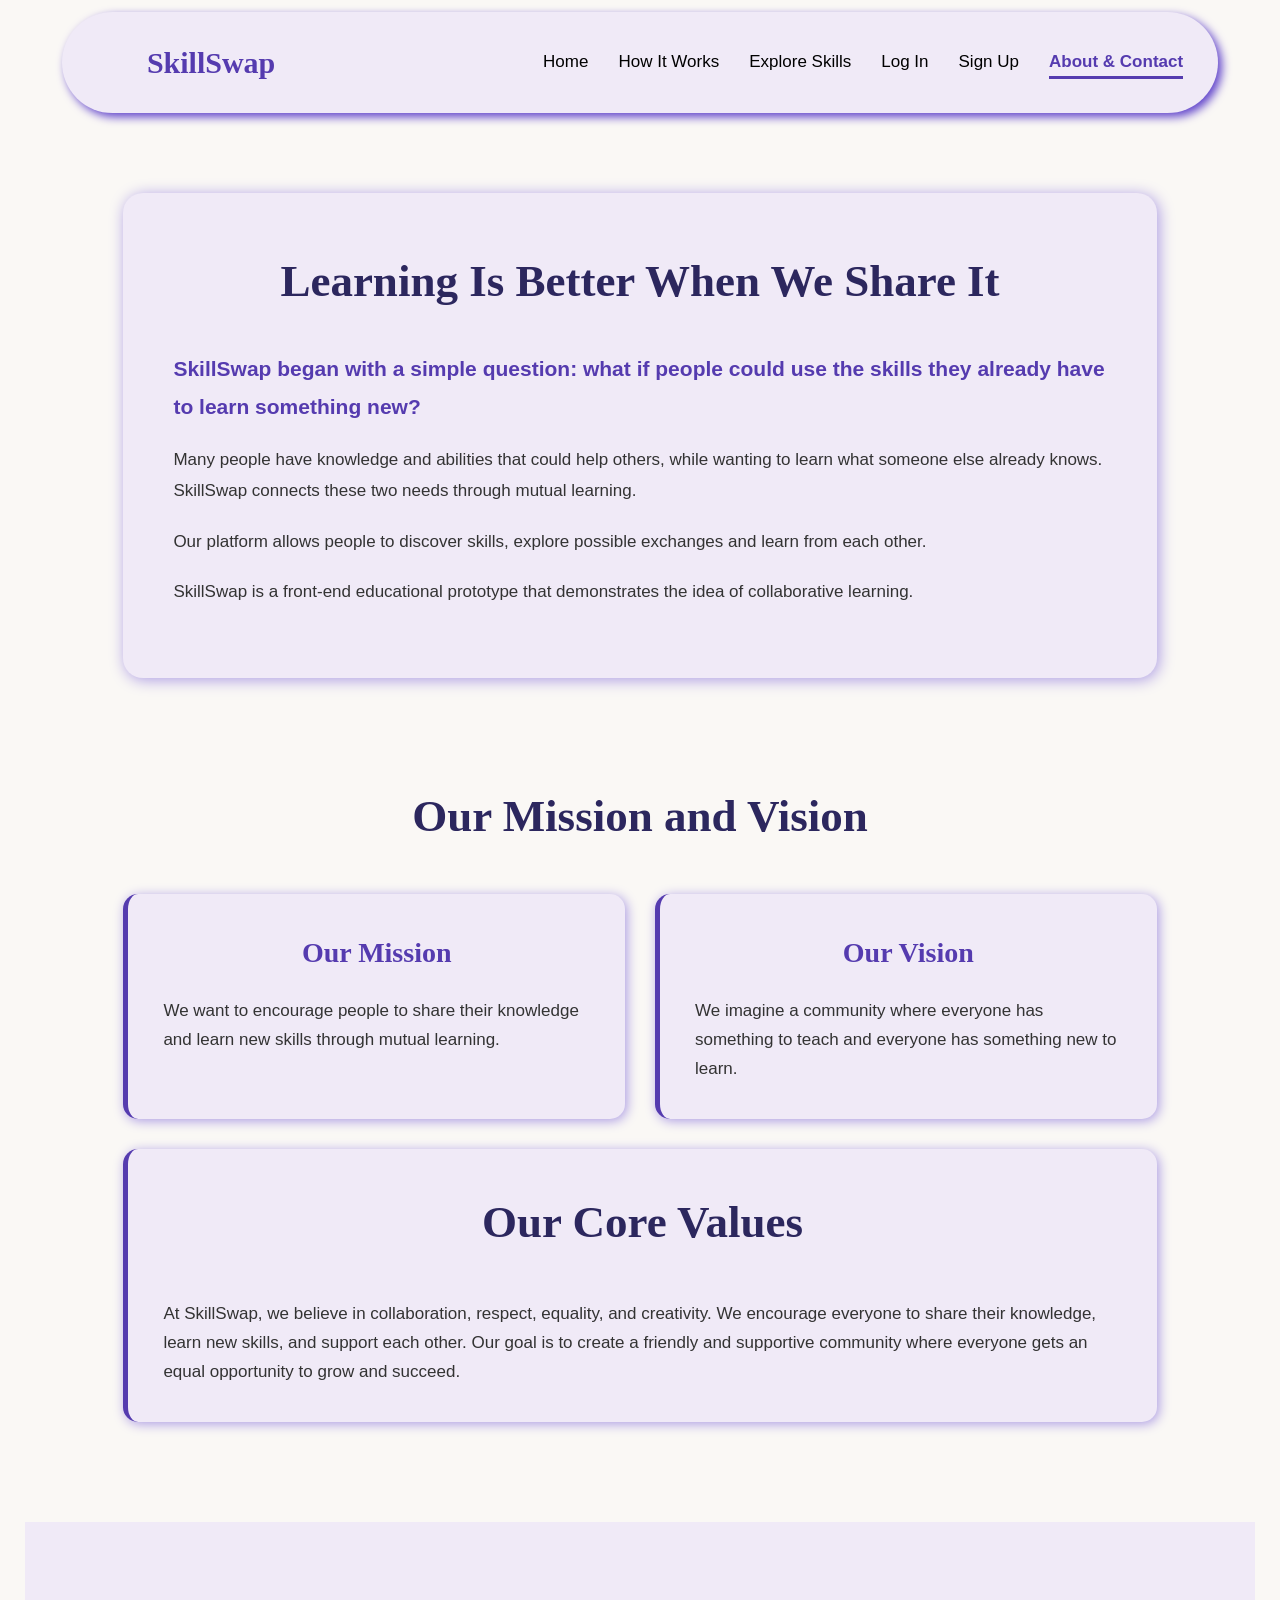
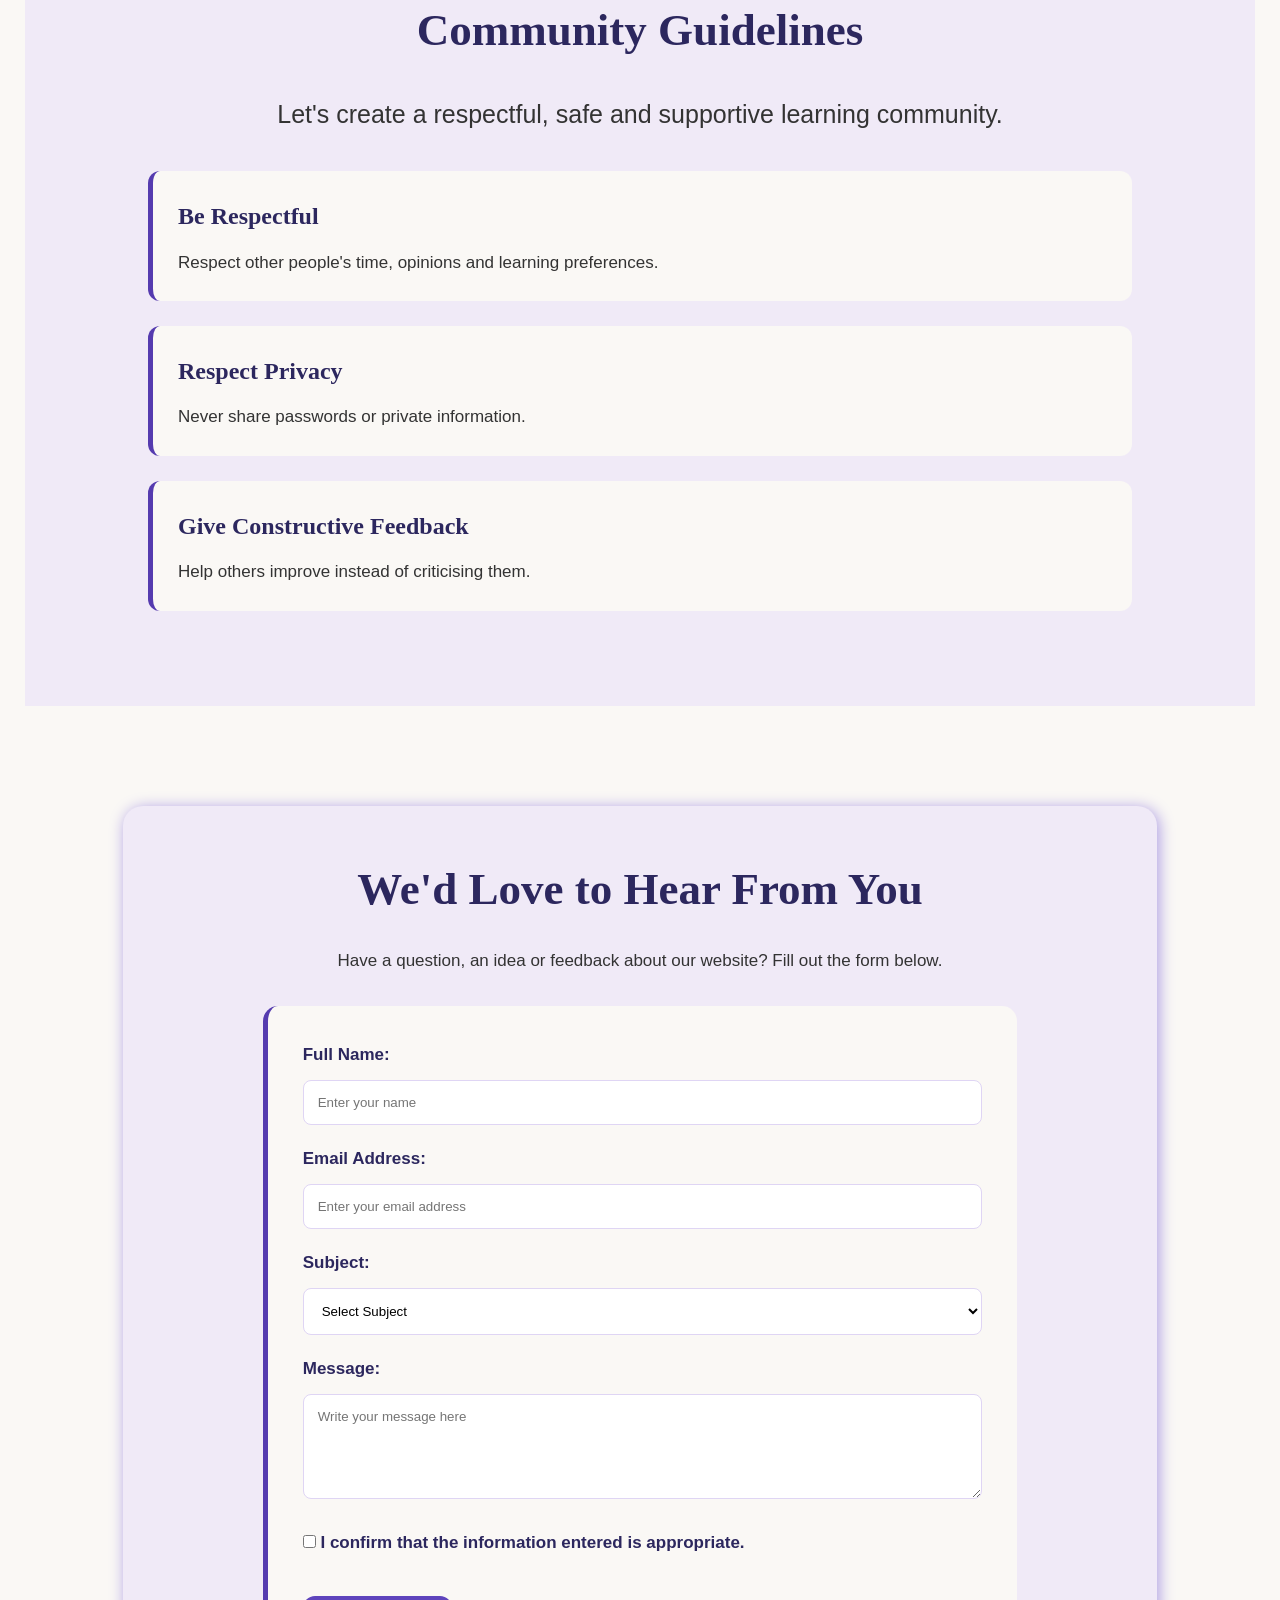
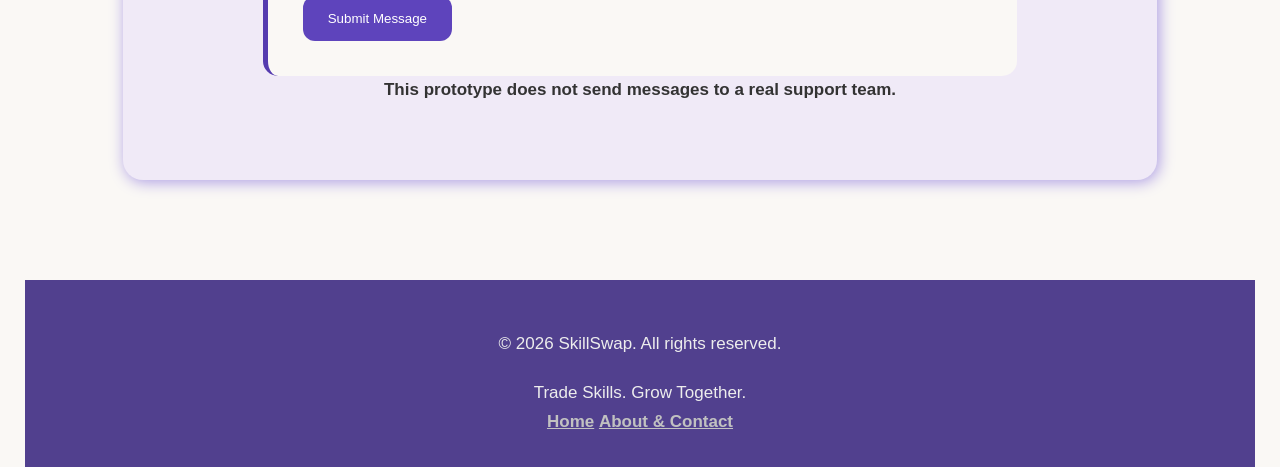
==== about.html @ f16008f6 "explore and about" ====
<!DOCTYPE html>
<html lang="en">
<head>
    <meta charset="UTF-8">
    <meta name="viewport" content="width=device-width, initial-scale=1.0">
    <title>Document</title>
    <link rel="stylesheet" href="about.css">
</head>
<body>
     <header>
          <a href="index.html" class="SkillSwap-Home">
            <strong>SkillSwap</strong>
        </a>

        <nav class="Main-navigation">
            <ul>
                <li><a href="index.html">Home</a></li>
                <li><a href="how-it-works.html">How It Works</a></li>
                <li><a href="explore.html">Explore Skills</a></li>
                <li><a href="login.html">Log In</a></li>
                <li><a href="signup.html">Sign Up</a></li>
                <li><a href="about.html" aria-current="page">About & Contact</a></li>
            </ul>
        </nav>
    </header>
 <main>

        
<main>

    <!-- About Section -->
    <section class="about-section">
        <h1>Learning Is Better When We Share It</h1>

        <p>SkillSwap began with a simple question: what if people could use the skills they already have to learn something new?</p>

        <p>Many people have knowledge and abilities that could help others, while wanting to learn what someone else already knows. SkillSwap connects these two needs through mutual learning.</p>

        <p>Our platform allows people to discover skills, explore possible exchanges and learn from each other.</p>

        <p>SkillSwap is a front-end educational prototype that demonstrates the idea of collaborative learning.</p>
    </section>

    <!-- Mission and Vision Section -->
    <section class="mission-vision-section">

        <h2>Our Mission and Vision</h2>

        <div class="mission-vision-container">

            <div class="mission-box">
                <h3>Our Mission</h3>
                <p>We want to encourage people to share their knowledge and learn new skills through mutual learning.</p>
            </div>

            <div class="vision-box">
                <h3>Our Vision</h3>
                <p>We imagine a community where everyone has something to teach and everyone has something new to learn.</p>
            </div>

        </div>

        <!-- Core Values -->
        <div class="values-box">
            <h2>Our Core Values</h2>

            <p>
                At SkillSwap, we believe in collaboration, respect,
                equality, and creativity. We encourage everyone to
                share their knowledge, learn new skills, and support
                each other. Our goal is to create a friendly and
                supportive community where everyone gets an equal
                opportunity to grow and succeed.
            </p>
        </div>

    </section>

    <!-- Community Guidelines -->
    <section class="community-section">

        <h2>Community Guidelines</h2>

        <p>Let's create a respectful, safe and supportive learning community.</p>

        <ol>
            <li>
                <h3>Be Respectful</h3>
                <p>Respect other people's time, opinions and learning preferences.</p>
            </li>

            <li>
                <h3>Respect Privacy</h3>
                <p>Never share passwords or private information.</p>
            </li>

            <li>
                <h3>Give Constructive Feedback</h3>
                <p>Help others improve instead of criticising them.</p>
            </li>
        </ol>

    </section>
    <!-- Contact Section -->
    <section class="contact-section">

        <h2>We'd Love to Hear From You</h2>
        <p>
            Have a question, an idea or feedback about our website?
            Fill out the form below.
        </p>

        <form class="contact-form">

            <label for="name">Full Name:</label>
            <input type="text" id="name" name="name"
                   placeholder="Enter your name" required>

            <label for="email">Email Address:</label>
            <input type="email" id="email" name="email"
                   placeholder="Enter your email address" required>

            <label for="subject">Subject:</label>
            <select id="subject" name="subject" required>
                <option value="">Select Subject</option>
                <option value="general">General Inquiry</option>
                <option value="feedback">Website Feedback</option>
                <option value="category">Suggest a Skill Category</option>
                <option value="technical">Technical Issue</option>
                <option value="other">Other</option>
            </select>

            <label for="message">Message:</label>
            <textarea id="message" name="message" rows="5"
                      placeholder="Write your message here" required></textarea>

            <input type="checkbox" id="confirm" name="confirm" required>
            <label for="confirm">
                I confirm that the information entered is appropriate.
            </label>

            <br><br>

            <button type="submit">Submit Message</button>

        </form>

        <p>
            <strong>
                This prototype does not send messages to a real
                support team.
           </strong>
        </p>

    </section>
</main>
    <!-- Footer -->
    <footer>

        <p>&copy; 2026 SkillSwap. All rights reserved.</p>

        <p>Trade Skills. Grow Together.</p>

        <a href="index.html">Home</a>
        <a href="about.html">About & Contact</a>

    </footer>

</body>
</html>
---- about.css ----
/* General Styling */

* {
    padding: 0;
    margin: 0;
    box-sizing: border-box;
    font-family: "Manrope", sans-serif;
   
}

html {
    scroll-behavior: smooth;
}

body {

    background-color: #faf8f5;
    color: #333333;
    padding:0 25px;
     font-size: 17px;
    line-height: 1.7;
}


/* Header and Navigation */

header {
    display: flex;
    align-items: center;
    justify-content: space-between;
    background-color: #f0eaf7;
    border-radius: 70px;
    box-shadow: 4px 4px 10px #6043cb;
    margin: 1% 3%;
    padding: 25px 35px;
    position: static;
    animation: fadeUp 0.9s ease-out 0.2s both;
}

.SkillSwap-Home {
    text-decoration: none;
    color: #553baf;
}

.SkillSwap-Home strong {
    font-family: "Fraunces", serif;
    font-size: 30px;
    margin-left: 50px;
}

.Main-navigation {
    position: static;
}

.Main-navigation ul {
    display: flex;
    align-items: center;
    gap: 30px;
    list-style: none;
}

.Main-navigation a {
    text-decoration: none;
    color: #000;
    padding-bottom: 5px;
    white-space: nowrap;
    transition: color 0.3s ease;
}

.Main-navigation a:hover {
    font-weight: bold;
    color: #4a3694;
}

.Main-navigation a[aria-current="page"] {
    color: #553baf;
    font-weight: bold;
    border-bottom: 3px solid #553baf;
}

/* Headings */

h1,h2,h3 {
    font-family: "Fraunces", serif;
    font-weight: 700;
    color: #2c275e;
    margin-bottom: 20px;
}

/* About Section */

.about-section {
    margin: 80px 8%;
    padding: 50px;
    background: #f0eaf7;
    border-radius: 20px;
    box-shadow: 2px 2px 15px #aa9ae3;
    text-align: center;
    animation: fadeUp 0.9s ease-out;
}

.about-section h1 {
    font-size: 45px;
    margin-bottom: 30px;
}

.about-section p {
    line-height: 1.8;
    margin-bottom: 20px;
    text-align: left;
}

.about-section p:first-of-type {
    font-size: 21px;
    font-weight: bold;
    color: #553baf;
}

/* Mission and Vision Section */

.mission-vision-section {
    margin: 100px 8%;
    text-align: center;
}

.mission-vision-section h2 {
    font-size: 45px;
    margin-bottom: 40px;
}

.mission-vision-container {
    display: flex;
    justify-content: center;
    gap: 30px;
}
.values-box {
    margin-top: 30px;
    width: 100%;
}

.mission-box,
.vision-box,.values-box {
    background: #f0eaf7;
    padding: 35px;
    flex: 1;
    border-radius: 15px;
    border-left: 5px solid #553baf;
    box-shadow: 2px 2px 12px #aa9ae3;
    transition: transform 0.3s ease;
}
.mission-box p,
.vision-box p,.values-box p {
    text-align: left;
    line-height: 1.8;
}

.mission-box:hover,
.vision-box:hover,
.values-box:hover{
    transform: translateY(-5px);
    box-shadow: 4px 4px 15px #aa9ae3;
}

.mission-box h3,
.vision-box h3,.values-box h3 {
    font-size: 28px;
    color: #553baf;
}

.mission-box p,
.vision-box p,.values-box p{
    line-height: 1.7;
}

/* Community Section */

.community-section {
    background: #f0eaf7;
    padding: 70px 10%;
    text-align: center;
}

.community-section h2 {
    font-size: 45px;
    margin-bottom: 25px;
}

.community-section > p {
    margin-bottom: 35px;
    font-size: 25px;
}

.community-section ol {
    list-style: none;
    text-align: left;
}

.community-section li {
    background: #faf8f5;
    padding: 25px;
    margin-bottom: 25px;
    border-radius: 12px;
    border-left: 5px solid #553baf;
    transition: transform 0.3s ease;
}

.community-section li:hover {
    transform: translateY(-3px);
    box-shadow: 4px 4px 15px #aa9ae3;
}

.community-section li h3 {
    font-size: 24px;
    margin-bottom: 12px;
}

.community-section li p {
    line-height: 1.6;
}

/* Contact Section */

.contact-section {
    margin: 100px 8%;
    padding: 45px;
    background: #f0eaf7;
    border-radius: 20px;
    box-shadow: 2px 2px 15px #aa9ae3;
    text-align: center;
}

.contact-section h2 {
    font-size: 45px;
    margin-bottom: 20px;
}

.contact-section > p {
    margin-bottom: 30px;
    line-height: 1.7;
}

.contact-section em {
    display: inline-block;
    margin-top: 20px;
    color: #555;
}

/* Contact Form */

.contact-form {
    background: #faf8f5;
    padding: 35px;
    border-radius: 15px;
    text-align: left;
    width: 80%;
    margin: auto;
    border-left: 5px solid #553baf;
}

.contact-form label {
    display: inline-block;
    margin-bottom: 10px;
    font-weight: bold;
    color: #2c275e;
}

.contact-form input[type="text"],
.contact-form input[type="email"],
.contact-form select,
.contact-form textarea {
    width: 100%;
    padding: 14px;
    margin-bottom: 20px;
    border: 1px solid #dfd5f4;
    border-radius: 8px;
    background: #fff;
    outline: none;
}

.contact-form input:not([type="checkbox"]):focus,
.contact-form select:focus,
.contact-form textarea:focus {
    border-color: #553baf;
    box-shadow: 0 0 5px #aa9ae3;
}

.contact-form textarea {
    resize: vertical;
}

.contact-form input[type="checkbox"] {
    accent-color: #553baf;
}

.contact-form button {
    background: #5e44bc;
    color: #fff;
    padding: 15px 25px;
    border: none;
    border-radius: 12px;
    cursor: pointer;
    transition: transform 0.3s ease;
}

.contact-form button:hover {
    background: #4a3694;
    transform: translateY(-3px);
    box-shadow: 4px 4px 10px #aa9ae3;
}

/* Footer */

footer {
    background: #51408e;
    padding: 30px;
    margin-top: 80px;
    text-align: center;
}

footer ul {
    display: flex;
    justify-content: center;
    flex-wrap: wrap;
    gap: 20px;
    list-style: none;
}

footer a {
    text-decoration: underline;
    color: #c1c1c1;
    font-weight: bold;
}

footer a:hover {
    color: #ededed;
}

footer p {
    margin-top: 20px;
    color: #ededed;
}

/* Animation */

@keyframes fadeUp {
    from {
        opacity: 0;
        transform: translateY(30px);
    }

    to {
        opacity: 1;
        transform: translateY(0);
    }
}
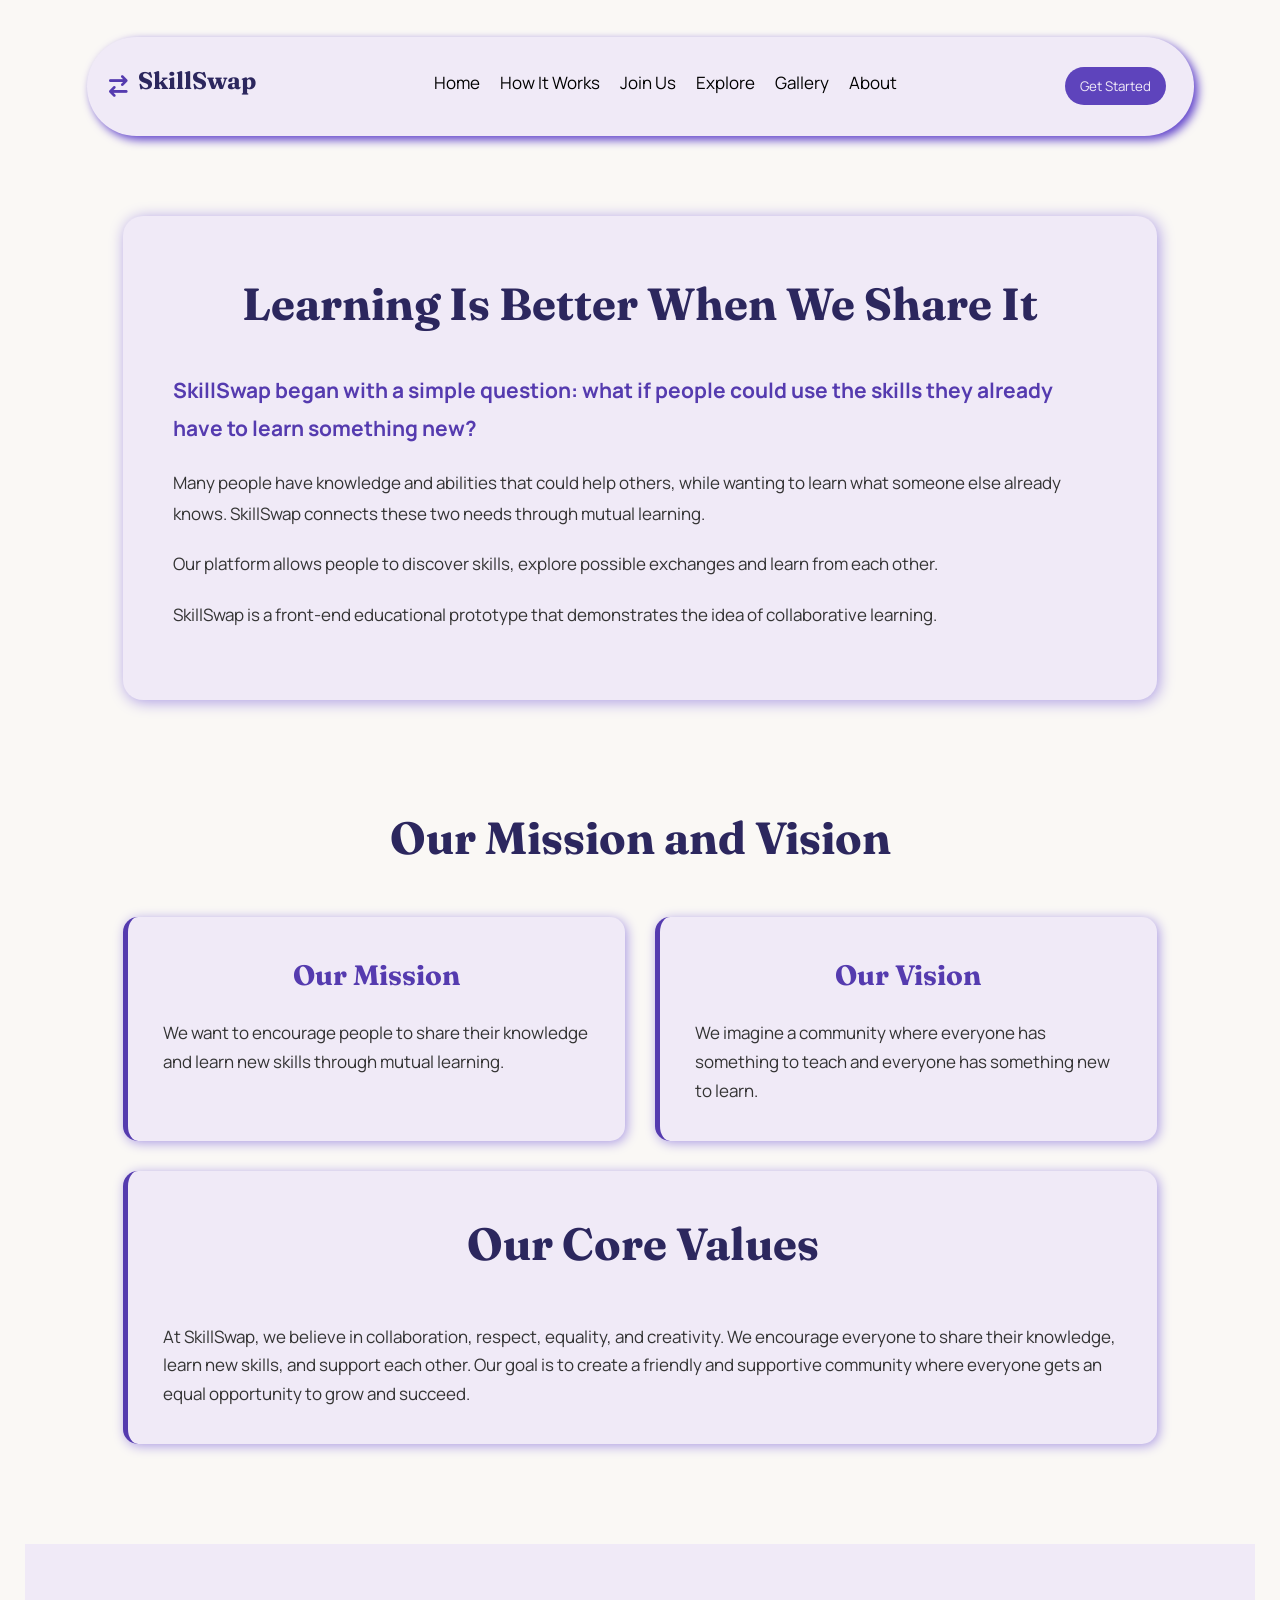
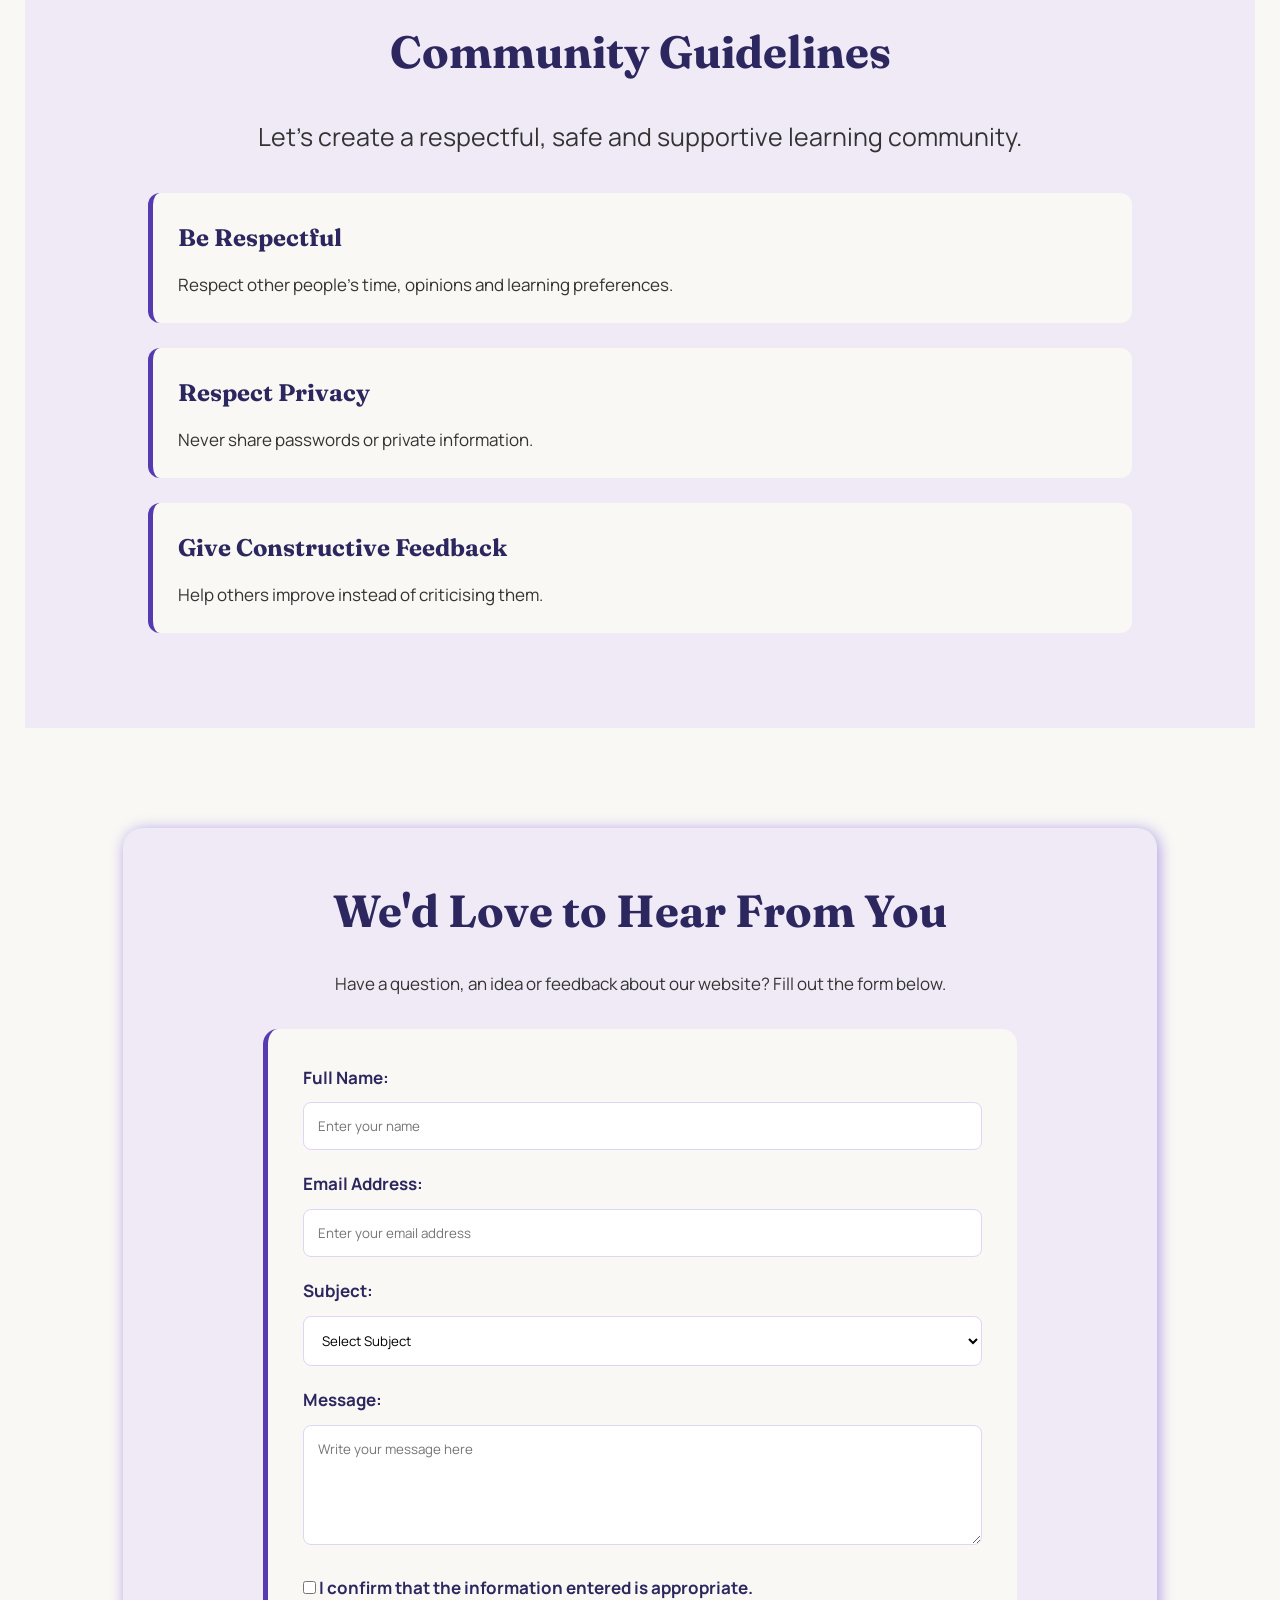
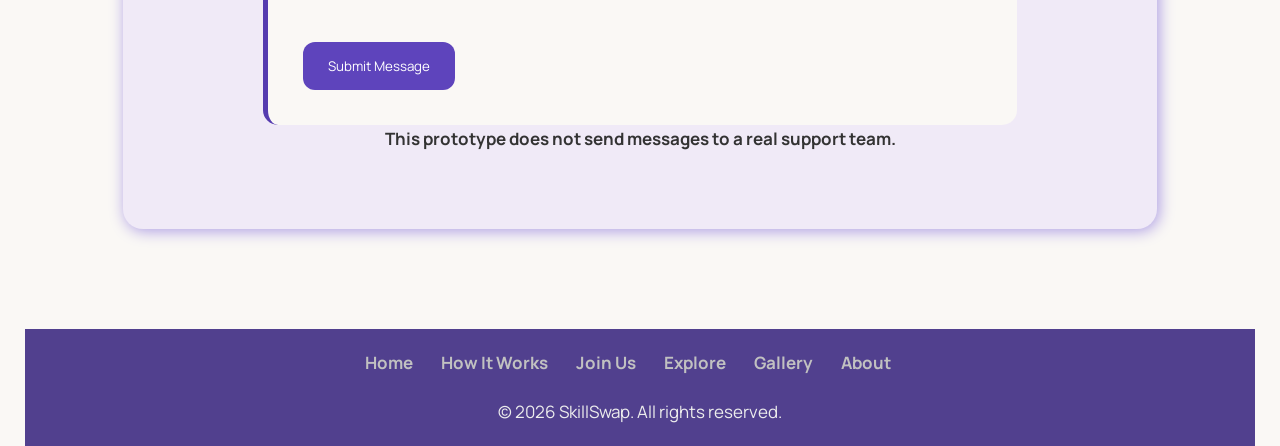
==== commit c1607792: "Modify the navBar" ====
--- a/about.html
+++ b/about.html
@@ -3,33 +3,45 @@
 <head>
     <meta charset="UTF-8">
     <meta name="viewport" content="width=device-width, initial-scale=1.0">
+     <link rel="preconnect" href="https://fonts.googleapis.com" />
+    <link rel="preconnect" href="https://fonts.gstatic.com" crossorigin />
+    <link
+      href="https://fonts.googleapis.com/css2?family=Fraunces:opsz,wght@9..144,700&family=Manrope:wght@400;500;600&display=swap"
+      rel="stylesheet"
+    />
+    <link
+      rel="stylesheet"
+      href="https://cdnjs.cloudflare.com/ajax/libs/font-awesome/6.4.0/css/all.min.css"
+    />
     <title>Document</title>
     <link rel="stylesheet" href="about.css">
 </head>
 <body>
-     <header>
-          <a href="index.html" class="SkillSwap-Home">
-            <strong>SkillSwap</strong>
-        </a>
-
-        <nav class="Main-navigation">
-            <ul>
-                <li><a href="index.html">Home</a></li>
-                <li><a href="how-it-works.html">How It Works</a></li>
-                <li><a href="explore.html">Explore Skills</a></li>
-                <li><a href="login.html">Log In</a></li>
-                <li><a href="signup.html">Sign Up</a></li>
-                <li><a href="about.html" aria-current="page">About & Contact</a></li>
-            </ul>
-        </nav>
-    </header>
+     <!--Nav bar Content-->
+      <nav class="Nav-Bar">
+        <div class="Logo">
+          <i class="fa-solid fa-arrow-right-arrow-left fa-lg"></i>
+          <h2>SkillSwap</h2>
+        </div>
+        <div class="Nav-Bar-Links">
+          <a href="./index.html" target="_self">Home</a>
+          <a href="./HowItWorks.html" target="_self">How It Works</a>
+          <a href="./JoinSkillSwap.html" target="_self">Join Us</a>
+          <a href="./explore.html">Explore</a>
+          <a href="#">Gallery</a>
+          <a href="#about">About</a>
+        </div>
+        <div>
+          <button type="button">Get Started</button>
+        </div>
+      </nav>
  <main>
 
         
 <main>
 
     <!-- About Section -->
-    <section class="about-section">
+    <section class="about-section" id="about">
         <h1>Learning Is Better When We Share It</h1>
 
         <p>SkillSwap began with a simple question: what if people could use the skills they already have to learn something new?</p>
@@ -154,16 +166,17 @@
 
     </section>
 </main>
-    <!-- Footer -->
-    <footer>
-
-        <p>&copy; 2026 SkillSwap. All rights reserved.</p>
-
-        <p>Trade Skills. Grow Together.</p>
-
-        <a href="index.html">Home</a>
-        <a href="about.html">About & Contact</a>
-
+   <!--Footer-->
+    <footer class="Footer">
+      <div class="Footer-Links">
+        <a href="./index.html">Home</a>
+        <a href="./HowItWorks.html">How It Works</a>
+        <a href="./JoinSkillSwap.html">Join Us</a>
+        <a href="./explore.html">Explore </a>
+        <a href="#">Gallery</a>
+        <a href="#about">About</a>
+      </div>
+      <p>&copy; 2026 SkillSwap. All rights reserved.</p>
     </footer>
 
 </body>
--- a/about.css
+++ b/about.css
@@ -1,356 +1,385 @@
-
 /* General Styling */
 
 * {
-    padding: 0;
-    margin: 0;
-    box-sizing: border-box;
-    font-family: "Manrope", sans-serif;
-   
+  padding: 0;
+  margin: 0;
+  box-sizing: border-box;
+  font-family: "Manrope", sans-serif;
 }
 
 html {
-    scroll-behavior: smooth;
+  scroll-behavior: smooth;
 }
 
 body {
-
-    background-color: #faf8f5;
-    color: #333333;
-    padding:0 25px;
-     font-size: 17px;
-    line-height: 1.7;
-}
-
-
-/* Header and Navigation */
-
-header {
-    display: flex;
-    align-items: center;
-    justify-content: space-between;
-    background-color: #f0eaf7;
-    border-radius: 70px;
-    box-shadow: 4px 4px 10px #6043cb;
-    margin: 1% 3%;
-    padding: 25px 35px;
-    position: static;
-    animation: fadeUp 0.9s ease-out 0.2s both;
-}
-
-.SkillSwap-Home {
-    text-decoration: none;
-    color: #553baf;
-}
-
-.SkillSwap-Home strong {
-    font-family: "Fraunces", serif;
-    font-size: 30px;
-    margin-left: 50px;
-}
-
-.Main-navigation {
-    position: static;
-}
-
-.Main-navigation ul {
-    display: flex;
-    align-items: center;
-    gap: 30px;
-    list-style: none;
-}
-
-.Main-navigation a {
-    text-decoration: none;
-    color: #000;
-    padding-bottom: 5px;
-    white-space: nowrap;
-    transition: color 0.3s ease;
-}
-
-.Main-navigation a:hover {
-    font-weight: bold;
-    color: #4a3694;
-}
-
-.Main-navigation a[aria-current="page"] {
-    color: #553baf;
-    font-weight: bold;
-    border-bottom: 3px solid #553baf;
-}
-
+  background-color: #faf8f5;
+  color: #333333;
+  padding: 0 25px;
+  font-size: 17px;
+  line-height: 1.7;
+}
+
+.Nav-Bar {
+  display: flex;
+  align-items: center;
+  background-color: #f0eaf7;
+  border-radius: 50px;
+  box-shadow: 4px 4px 10px #6043cb;
+  position: sticky;
+  margin: 3% 5% 1%;
+  position: sticky;
+  top: 5px;
+  z-index: 999;
+  opacity: 0;
+  animation: fadeUp 0.9s ease-out forwards;
+  animation-delay: 0.2s;
+  justify-content: space-between;
+}
+
+.Nav-Bar > div {
+  display: flex;
+  justify-content: space-between;
+  margin: 1% 2% 1%;
+}
+
+.Nav-Bar-Links {
+  display: flex;
+  align-items: center;
+  gap: 20px;
+}
+
+.Nav-Bar-Links a {
+  text-decoration: none;
+  color: #000;
+  position: relative;
+  padding-bottom: 5px;
+  white-space: nowrap;
+}
+
+.Nav-Bar-Links a::after {
+  content: "";
+  position: absolute;
+  left: 0;
+  bottom: 0;
+  width: 0%;
+  height: 3px;
+  border-radius: 2px;
+  background-color: #553baf;
+  transition: width 0.3s ease;
+}
+
+.Nav-Bar-Links a:hover::after {
+  width: 100%;
+}
+.Nav-Bar-Links a:hover {
+  font-weight: bold;
+  color: #4a3694;
+}
+.Logo {
+  display: flex;
+  align-items: center;
+}
+
+.Logo > h2 {
+  font-size: x-large;
+  padding: 3px 10px;
+  margin-top: 10px;
+}
+
+.Logo i {
+  color: #553baf;
+  width: 16%;
+  height: 10%;
+}
+
+.Nav-Bar button {
+  background-color: #5e44bc;
+  color: #f0eaf7;
+  border-radius: 20px;
+  padding: 10px 15px;
+  margin-right: 5px;
+  border: none;
+  transition: transform 0.3s ease;
+}
+
+.Nav-Bar button:hover {
+  background-color: #4a3694;
+  transform: scale(1) translateY(-3px);
+  box-shadow: 4px 4px 10px #aa9ae3;
+  cursor: pointer;
+}
 /* Headings */
 
-h1,h2,h3 {
-    font-family: "Fraunces", serif;
-    font-weight: 700;
-    color: #2c275e;
-    margin-bottom: 20px;
+h1,
+h2,
+h3 {
+  font-family: "Fraunces", serif;
+  font-weight: 700;
+  color: #2c275e;
+  margin-bottom: 20px;
 }
 
 /* About Section */
 
 .about-section {
-    margin: 80px 8%;
-    padding: 50px;
-    background: #f0eaf7;
-    border-radius: 20px;
-    box-shadow: 2px 2px 15px #aa9ae3;
-    text-align: center;
-    animation: fadeUp 0.9s ease-out;
+  margin: 80px 8%;
+  padding: 50px;
+  background: #f0eaf7;
+  border-radius: 20px;
+  box-shadow: 2px 2px 15px #aa9ae3;
+  text-align: center;
+  animation: fadeUp 0.9s ease-out;
 }
 
 .about-section h1 {
-    font-size: 45px;
-    margin-bottom: 30px;
+  font-size: 45px;
+  margin-bottom: 30px;
 }
 
 .about-section p {
-    line-height: 1.8;
-    margin-bottom: 20px;
-    text-align: left;
+  line-height: 1.8;
+  margin-bottom: 20px;
+  text-align: left;
 }
 
 .about-section p:first-of-type {
-    font-size: 21px;
-    font-weight: bold;
-    color: #553baf;
+  font-size: 21px;
+  font-weight: bold;
+  color: #553baf;
 }
 
 /* Mission and Vision Section */
 
 .mission-vision-section {
-    margin: 100px 8%;
-    text-align: center;
+  margin: 100px 8%;
+  text-align: center;
 }
 
 .mission-vision-section h2 {
-    font-size: 45px;
-    margin-bottom: 40px;
+  font-size: 45px;
+  margin-bottom: 40px;
 }
 
 .mission-vision-container {
-    display: flex;
-    justify-content: center;
-    gap: 30px;
+  display: flex;
+  justify-content: center;
+  gap: 30px;
 }
 .values-box {
-    margin-top: 30px;
-    width: 100%;
+  margin-top: 30px;
+  width: 100%;
 }
 
 .mission-box,
-.vision-box,.values-box {
-    background: #f0eaf7;
-    padding: 35px;
-    flex: 1;
-    border-radius: 15px;
-    border-left: 5px solid #553baf;
-    box-shadow: 2px 2px 12px #aa9ae3;
-    transition: transform 0.3s ease;
+.vision-box,
+.values-box {
+  background: #f0eaf7;
+  padding: 35px;
+  flex: 1;
+  border-radius: 15px;
+  border-left: 5px solid #553baf;
+  box-shadow: 2px 2px 12px #aa9ae3;
+  transition: transform 0.3s ease;
 }
 .mission-box p,
-.vision-box p,.values-box p {
-    text-align: left;
-    line-height: 1.8;
+.vision-box p,
+.values-box p {
+  text-align: left;
+  line-height: 1.8;
 }
 
 .mission-box:hover,
 .vision-box:hover,
-.values-box:hover{
-    transform: translateY(-5px);
-    box-shadow: 4px 4px 15px #aa9ae3;
+.values-box:hover {
+  transform: translateY(-5px);
+  box-shadow: 4px 4px 15px #aa9ae3;
 }
 
 .mission-box h3,
-.vision-box h3,.values-box h3 {
-    font-size: 28px;
-    color: #553baf;
+.vision-box h3,
+.values-box h3 {
+  font-size: 28px;
+  color: #553baf;
 }
 
 .mission-box p,
-.vision-box p,.values-box p{
-    line-height: 1.7;
+.vision-box p,
+.values-box p {
+  line-height: 1.7;
 }
 
 /* Community Section */
 
 .community-section {
-    background: #f0eaf7;
-    padding: 70px 10%;
-    text-align: center;
+  background: #f0eaf7;
+  padding: 70px 10%;
+  text-align: center;
 }
 
 .community-section h2 {
-    font-size: 45px;
-    margin-bottom: 25px;
+  font-size: 45px;
+  margin-bottom: 25px;
 }
 
 .community-section > p {
-    margin-bottom: 35px;
-    font-size: 25px;
+  margin-bottom: 35px;
+  font-size: 25px;
 }
 
 .community-section ol {
-    list-style: none;
-    text-align: left;
+  list-style: none;
+  text-align: left;
 }
 
 .community-section li {
-    background: #faf8f5;
-    padding: 25px;
-    margin-bottom: 25px;
-    border-radius: 12px;
-    border-left: 5px solid #553baf;
-    transition: transform 0.3s ease;
+  background: #faf8f5;
+  padding: 25px;
+  margin-bottom: 25px;
+  border-radius: 12px;
+  border-left: 5px solid #553baf;
+  transition: transform 0.3s ease;
 }
 
 .community-section li:hover {
-    transform: translateY(-3px);
-    box-shadow: 4px 4px 15px #aa9ae3;
+  transform: translateY(-3px);
+  box-shadow: 4px 4px 15px #aa9ae3;
 }
 
 .community-section li h3 {
-    font-size: 24px;
-    margin-bottom: 12px;
+  font-size: 24px;
+  margin-bottom: 12px;
 }
 
 .community-section li p {
-    line-height: 1.6;
+  line-height: 1.6;
 }
 
 /* Contact Section */
 
 .contact-section {
-    margin: 100px 8%;
-    padding: 45px;
-    background: #f0eaf7;
-    border-radius: 20px;
-    box-shadow: 2px 2px 15px #aa9ae3;
-    text-align: center;
+  margin: 100px 8%;
+  padding: 45px;
+  background: #f0eaf7;
+  border-radius: 20px;
+  box-shadow: 2px 2px 15px #aa9ae3;
+  text-align: center;
 }
 
 .contact-section h2 {
-    font-size: 45px;
-    margin-bottom: 20px;
+  font-size: 45px;
+  margin-bottom: 20px;
 }
 
 .contact-section > p {
-    margin-bottom: 30px;
-    line-height: 1.7;
+  margin-bottom: 30px;
+  line-height: 1.7;
 }
 
 .contact-section em {
-    display: inline-block;
-    margin-top: 20px;
-    color: #555;
+  display: inline-block;
+  margin-top: 20px;
+  color: #555;
 }
 
 /* Contact Form */
 
 .contact-form {
-    background: #faf8f5;
-    padding: 35px;
-    border-radius: 15px;
-    text-align: left;
-    width: 80%;
-    margin: auto;
-    border-left: 5px solid #553baf;
+  background: #faf8f5;
+  padding: 35px;
+  border-radius: 15px;
+  text-align: left;
+  width: 80%;
+  margin: auto;
+  border-left: 5px solid #553baf;
 }
 
 .contact-form label {
-    display: inline-block;
-    margin-bottom: 10px;
-    font-weight: bold;
-    color: #2c275e;
+  display: inline-block;
+  margin-bottom: 10px;
+  font-weight: bold;
+  color: #2c275e;
 }
 
 .contact-form input[type="text"],
 .contact-form input[type="email"],
 .contact-form select,
 .contact-form textarea {
-    width: 100%;
-    padding: 14px;
-    margin-bottom: 20px;
-    border: 1px solid #dfd5f4;
-    border-radius: 8px;
-    background: #fff;
-    outline: none;
+  width: 100%;
+  padding: 14px;
+  margin-bottom: 20px;
+  border: 1px solid #dfd5f4;
+  border-radius: 8px;
+  background: #fff;
+  outline: none;
 }
 
 .contact-form input:not([type="checkbox"]):focus,
 .contact-form select:focus,
 .contact-form textarea:focus {
-    border-color: #553baf;
-    box-shadow: 0 0 5px #aa9ae3;
+  border-color: #553baf;
+  box-shadow: 0 0 5px #aa9ae3;
 }
 
 .contact-form textarea {
-    resize: vertical;
+  resize: vertical;
 }
 
 .contact-form input[type="checkbox"] {
-    accent-color: #553baf;
+  accent-color: #553baf;
 }
 
 .contact-form button {
-    background: #5e44bc;
-    color: #fff;
-    padding: 15px 25px;
-    border: none;
-    border-radius: 12px;
-    cursor: pointer;
-    transition: transform 0.3s ease;
+  background: #5e44bc;
+  color: #fff;
+  padding: 15px 25px;
+  border: none;
+  border-radius: 12px;
+  cursor: pointer;
+  transition: transform 0.3s ease;
 }
 
 .contact-form button:hover {
-    background: #4a3694;
-    transform: translateY(-3px);
-    box-shadow: 4px 4px 10px #aa9ae3;
-}
-
-/* Footer */
-
-footer {
-    background: #51408e;
-    padding: 30px;
-    margin-top: 80px;
-    text-align: center;
-}
-
-footer ul {
-    display: flex;
-    justify-content: center;
-    flex-wrap: wrap;
-    gap: 20px;
-    list-style: none;
-}
-
-footer a {
-    text-decoration: underline;
-    color: #c1c1c1;
-    font-weight: bold;
-}
-
-footer a:hover {
-    color: #ededed;
-}
-
-footer p {
-    margin-top: 20px;
-    color: #ededed;
-}
-
+  background: #4a3694;
+  transform: translateY(-3px);
+  box-shadow: 4px 4px 10px #aa9ae3;
+}
+
+/*Footer*/
+.Footer {
+  background-color: #51408e;
+  padding: 20px;
+  margin-top: 80px;
+  text-align: center;
+}
+
+.Footer a {
+  width: 100%;
+  text-decoration: none;
+  color: #c1c1c1;
+  margin-right: 25px;
+  font-weight: bolder;
+}
+
+.Footer-Links a:hover {
+  font-size: bold;
+  text-decoration: underline;
+  font-size: bold;
+  color: #ededed;
+}
+.Footer p {
+  margin-top: 20px;
+  color: #ededed;
+}
 /* Animation */
 
 @keyframes fadeUp {
-    from {
-        opacity: 0;
-        transform: translateY(30px);
-    }
-
-    to {
-        opacity: 1;
-        transform: translateY(0);
-    }
-}
+  from {
+    opacity: 0;
+    transform: translateY(30px);
+  }
+
+  to {
+    opacity: 1;
+    transform: translateY(0);
+  }
+}
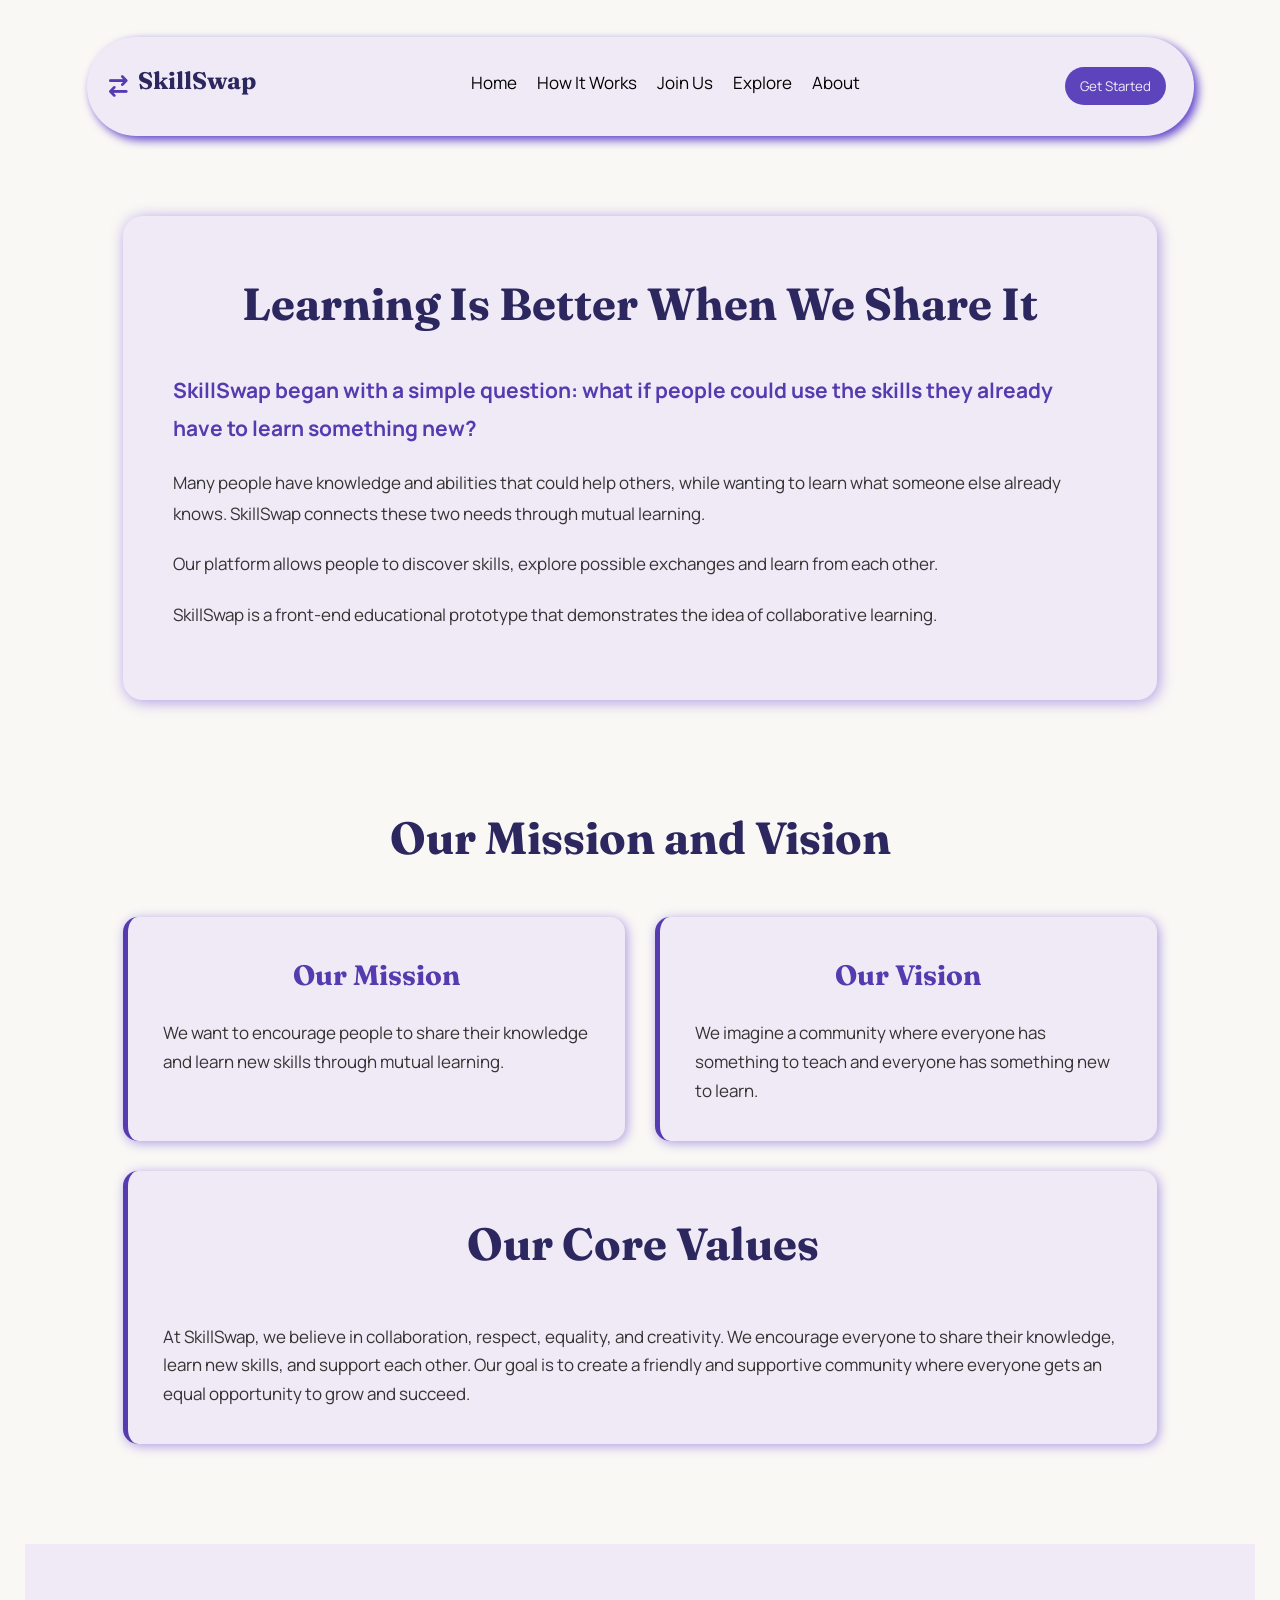
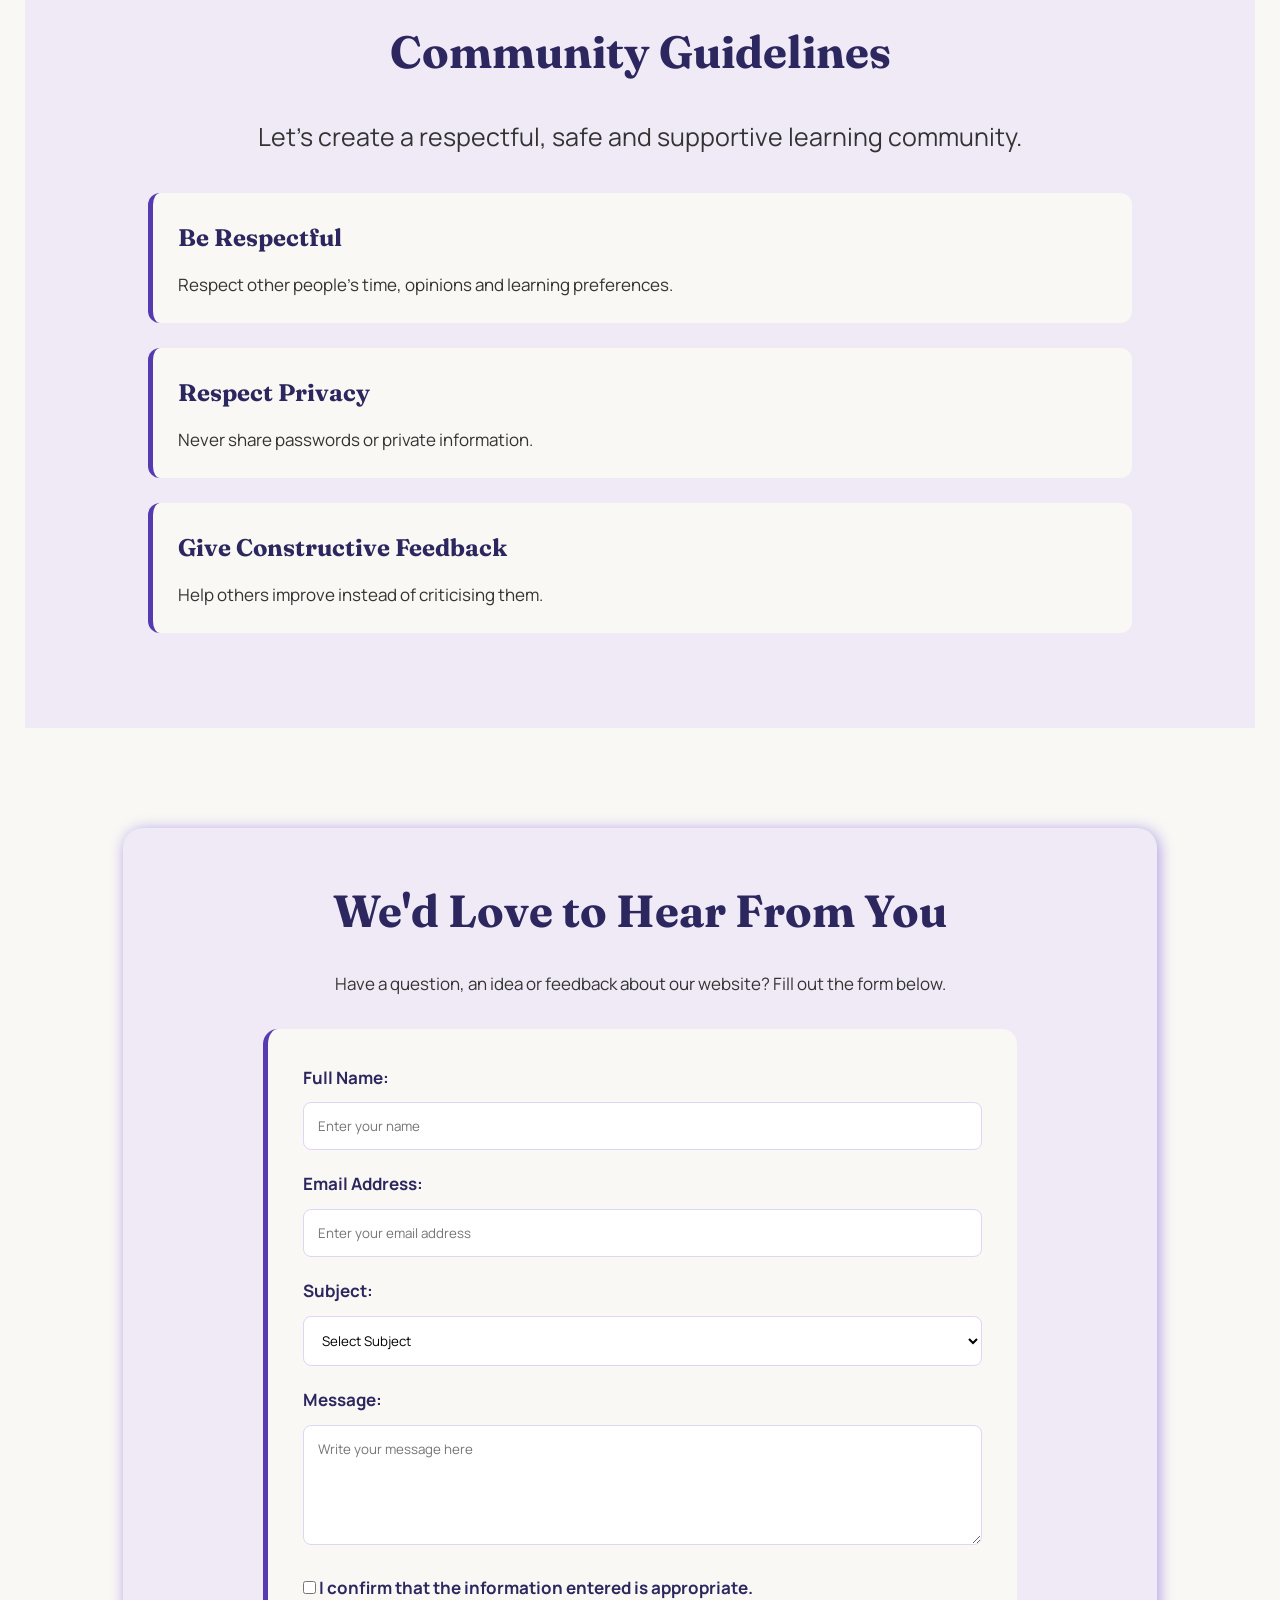
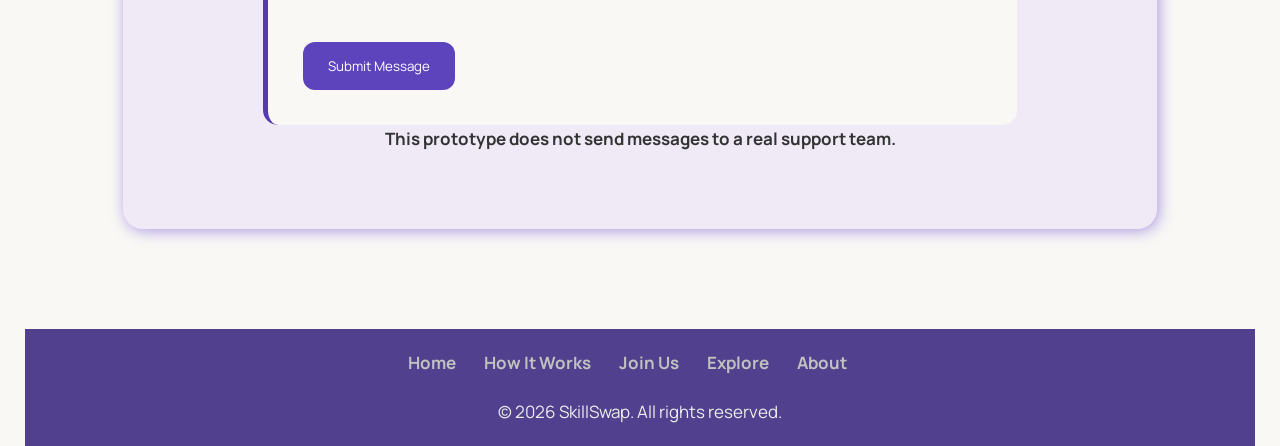
==== commit f70a44f3: "Modify" ====
--- a/about.html
+++ b/about.html
@@ -28,7 +28,6 @@
           <a href="./HowItWorks.html" target="_self">How It Works</a>
           <a href="./JoinSkillSwap.html" target="_self">Join Us</a>
           <a href="./explore.html">Explore</a>
-          <a href="#">Gallery</a>
           <a href="#about">About</a>
         </div>
         <div>
@@ -173,7 +172,6 @@
         <a href="./HowItWorks.html">How It Works</a>
         <a href="./JoinSkillSwap.html">Join Us</a>
         <a href="./explore.html">Explore </a>
-        <a href="#">Gallery</a>
         <a href="#about">About</a>
       </div>
       <p>&copy; 2026 SkillSwap. All rights reserved.</p>
